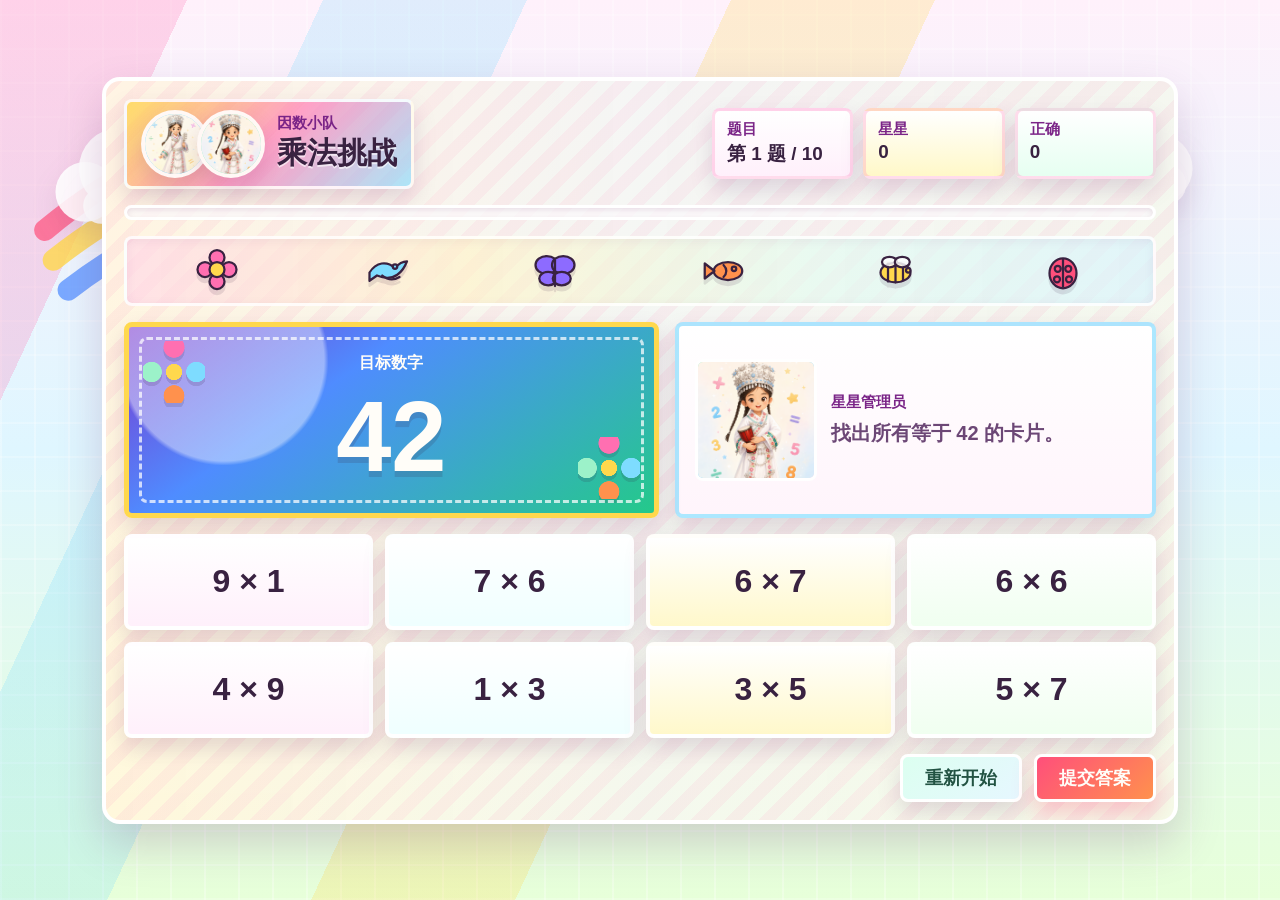
==== index.html @ 2600febc "feat: add multiplication factor game" ====
<!doctype html>
<html lang="zh-CN">
  <head>
    <meta charset="utf-8">
    <meta name="viewport" content="width=device-width, initial-scale=1, viewport-fit=cover">
    <meta name="theme-color" content="#136f63">
    <meta name="apple-mobile-web-app-capable" content="yes">
    <meta name="apple-mobile-web-app-title" content="因数小队">
    <meta name="apple-mobile-web-app-status-bar-style" content="black-translucent">
    <title>因数小队</title>
    <link rel="manifest" href="./manifest.webmanifest">
    <link rel="apple-touch-icon" href="./姐姐.png">
    <link rel="icon" href="./app-icon.svg" type="image/svg+xml">
    <link rel="stylesheet" href="./styles.css?v=3">
  </head>
  <body>
    <main class="app-shell" aria-label="因数小队乘法游戏">
      <div class="storybook-scene" aria-hidden="true">
        <svg class="scene-svg" viewBox="0 0 1200 720" focusable="false">
          <path class="rainbow-band band-1" d="M42 154 C190 30, 323 38, 474 156" />
          <path class="rainbow-band band-2" d="M50 182 C195 67, 322 75, 466 184" />
          <path class="rainbow-band band-3" d="M64 210 C202 104, 318 108, 452 212" />

          <g class="cloud cloud-left">
            <circle cx="80" cy="118" r="28" />
            <circle cx="112" cy="96" r="38" />
            <circle cx="154" cy="118" r="30" />
            <rect x="78" y="114" width="98" height="34" rx="17" />
          </g>
          <g class="cloud cloud-right">
            <circle cx="1000" cy="94" r="30" />
            <circle cx="1036" cy="72" r="42" />
            <circle cx="1086" cy="96" r="32" />
            <rect x="1000" y="92" width="112" height="38" rx="19" />
          </g>

          <g class="bird bird-one">
            <path d="M982 182 q24 -28 48 0" />
            <path d="M1030 182 q24 -28 48 0" />
          </g>
          <g class="bird bird-two">
            <path d="M900 230 q18 -20 36 0" />
            <path d="M936 230 q18 -20 36 0" />
          </g>

          <g class="flower flower-a">
            <path class="stem" d="M106 560 C116 496, 130 452, 166 410" />
            <circle class="petal petal-1" cx="166" cy="390" r="22" />
            <circle class="petal petal-2" cx="188" cy="414" r="22" />
            <circle class="petal petal-3" cx="158" cy="434" r="22" />
            <circle class="petal petal-4" cx="136" cy="406" r="22" />
            <circle class="flower-core" cx="162" cy="412" r="17" />
          </g>
          <g class="flower flower-b">
            <path class="stem" d="M1010 590 C996 520, 970 474, 926 434" />
            <circle class="petal petal-1" cx="926" cy="414" r="20" />
            <circle class="petal petal-2" cx="950" cy="436" r="20" />
            <circle class="petal petal-3" cx="920" cy="458" r="20" />
            <circle class="petal petal-4" cx="898" cy="430" r="20" />
            <circle class="flower-core" cx="924" cy="436" r="15" />
          </g>

          <g class="butterfly">
            <ellipse cx="258" cy="266" rx="28" ry="18" />
            <ellipse cx="308" cy="266" rx="28" ry="18" />
            <ellipse cx="268" cy="302" rx="21" ry="14" />
            <ellipse cx="298" cy="302" rx="21" ry="14" />
            <line x1="283" y1="262" x2="283" y2="318" />
          </g>

          <g class="bee">
            <ellipse cx="978" cy="326" rx="32" ry="20" />
            <path d="M958 310 V342 M976 307 V345 M994 312 V340" />
            <circle cx="1008" cy="320" r="6" />
            <ellipse class="wing" cx="970" cy="298" rx="15" ry="10" />
            <ellipse class="wing" cx="992" cy="298" rx="15" ry="10" />
          </g>

          <g class="pond">
            <path d="M840 614 C908 576, 1014 574, 1090 616 C1018 670, 910 670, 840 614Z" />
            <path d="M872 614 C922 594, 1008 594, 1058 616" />
          </g>
          <g class="fish">
            <ellipse cx="970" cy="624" rx="27" ry="14" />
            <path d="M942 624 l-25 -17 v34z" />
            <circle cx="982" cy="620" r="3" />
          </g>

          <g class="ladybug">
            <ellipse cx="224" cy="612" rx="30" ry="25" />
            <path d="M224 590 v44" />
            <circle cx="210" cy="604" r="5" />
            <circle cx="236" cy="604" r="5" />
            <circle cx="214" cy="624" r="5" />
            <circle cx="238" cy="624" r="5" />
          </g>
        </svg>
      </div>
      <section class="play-area" id="playArea">
        <header class="top-bar">
          <div class="team-badge" aria-label="因数小队角色">
            <figure class="avatar avatar-leader">
              <img src="./姐姐.png" alt="姐姐队长">
            </figure>
            <figure class="avatar avatar-helper">
              <img src="./妹妹.png" alt="星星管理员">
            </figure>
            <div>
              <p class="eyebrow">因数小队</p>
              <h1>乘法挑战</h1>
            </div>
          </div>

          <div class="status-strip" aria-label="练习进度">
            <div>
              <span class="status-label">题目</span>
              <strong id="roundText">第 1 题 / 10</strong>
            </div>
            <div>
              <span class="status-label">星星</span>
              <strong id="starText">0</strong>
            </div>
            <div>
              <span class="status-label">正确</span>
              <strong id="scoreText">0</strong>
            </div>
          </div>
        </header>

        <div class="progress-track" aria-hidden="true">
          <span id="progressFill"></span>
        </div>

        <div class="sticker-strip" aria-hidden="true">
          <svg class="sticker sticker-flower" viewBox="0 0 64 64" focusable="false">
            <circle cx="32" cy="14" r="10" />
            <circle cx="48" cy="30" r="10" />
            <circle cx="32" cy="46" r="10" />
            <circle cx="16" cy="30" r="10" />
            <circle class="sticker-core" cx="32" cy="30" r="10" />
          </svg>
          <svg class="sticker sticker-bird" viewBox="0 0 64 64" focusable="false">
            <path d="M10 34c9-14 23-16 34-6 5-6 10-9 16-9-3 8-7 14-13 18-7 5-17 5-27 1l-10 7z" />
            <circle cx="44" cy="26" r="3" />
            <path class="sticker-line" d="M27 38c7 6 15 7 23 2" />
          </svg>
          <svg class="sticker sticker-butterfly" viewBox="0 0 64 64" focusable="false">
            <ellipse cx="21" cy="24" rx="15" ry="12" />
            <ellipse cx="43" cy="24" rx="15" ry="12" />
            <ellipse cx="23" cy="42" rx="12" ry="9" />
            <ellipse cx="41" cy="42" rx="12" ry="9" />
            <path class="sticker-line" d="M32 18v34" />
          </svg>
          <svg class="sticker sticker-fish" viewBox="0 0 64 64" focusable="false">
            <ellipse cx="36" cy="32" rx="19" ry="12" />
            <path d="M18 32 5 22v20z" />
            <circle cx="44" cy="29" r="3" />
            <path class="sticker-line" d="M30 24c5 5 5 11 0 16" />
          </svg>
          <svg class="sticker sticker-bee" viewBox="0 0 64 64" focusable="false">
            <ellipse cx="34" cy="34" rx="20" ry="13" />
            <path class="sticker-line" d="M24 22v24M34 21v26M44 24v20" />
            <ellipse class="sticker-wing" cx="26" cy="20" rx="10" ry="7" />
            <ellipse class="sticker-wing" cx="43" cy="20" rx="10" ry="7" />
            <circle cx="51" cy="31" r="3" />
          </svg>
          <svg class="sticker sticker-bug" viewBox="0 0 64 64" focusable="false">
            <ellipse cx="32" cy="35" rx="18" ry="20" />
            <path class="sticker-line" d="M32 17v36" />
            <circle cx="25" cy="29" r="4" />
            <circle cx="39" cy="29" r="4" />
            <circle cx="24" cy="43" r="4" />
            <circle cx="40" cy="43" r="4" />
          </svg>
        </div>

        <section class="challenge-zone" aria-labelledby="targetLabel">
          <div class="target-panel">
            <span class="corner-flower corner-flower-one" aria-hidden="true"></span>
            <span class="corner-flower corner-flower-two" aria-hidden="true"></span>
            <p id="targetLabel">目标数字</p>
            <strong id="targetNumber">36</strong>
          </div>

          <div class="companion-panel">
            <img src="./妹妹.png" alt="" aria-hidden="true">
            <div>
              <p class="companion-role">星星管理员</p>
              <p id="feedbackText" aria-live="polite">找出所有正确卡片。</p>
            </div>
          </div>
        </section>

        <section class="cards-zone" aria-label="乘法卡片">
          <div class="factor-grid" id="cardGrid"></div>
        </section>

        <footer class="action-bar">
          <button class="ghost-button" type="button" id="restartButton">重新开始</button>
          <button class="primary-button" type="button" id="submitButton">提交答案</button>
          <button class="primary-button hidden" type="button" id="nextButton">下一题</button>
        </footer>
      </section>

      <section class="result-screen hidden" id="resultScreen" aria-labelledby="resultTitle">
        <div class="result-garland" aria-hidden="true">
          <span></span><span></span><span></span><span></span><span></span>
        </div>
        <div class="celebration">
          <img src="./姐姐.png" alt="姐姐队长">
          <img src="./妹妹.png" alt="星星管理员">
        </div>
        <p class="eyebrow">本轮完成</p>
        <h2 id="resultTitle">10 题练习结束</h2>
        <p class="result-score" id="resultScore">正确 0 题，正确率 0%</p>
        <p class="result-detail" id="resultDetail">继续练习会优先复习错题数字。</p>
        <div class="wrong-list" id="wrongList" aria-label="本轮错题数字"></div>
        <div class="result-actions">
          <button class="primary-button" type="button" id="againButton">再练 10 题</button>
        </div>
      </section>
    </main>

    <script src="./app.js?v=3" defer></script>
  </body>
</html>
---- styles.css ----
:root {
  color-scheme: light;
  --ink: #392241;
  --muted: #6c4776;
  --surface: #fff8f5;
  --cream: #fff3c8;
  --pink: #ff6fb1;
  --rose: #ff4f7b;
  --orange: #ff914d;
  --lemon: #ffd84d;
  --leaf: #42b86f;
  --mint: #9cf2c9;
  --sky: #7edcff;
  --blue: #4f8cff;
  --violet: #8d6bff;
  --right: #20a66a;
  --wrong: #df3f5d;
  --shadow: 0 20px 44px rgba(116, 56, 119, 0.22);
  --small-shadow: 0 10px 22px rgba(116, 56, 119, 0.18);
}

* {
  box-sizing: border-box;
}

html {
  min-height: 100%;
  background: #ffe8f5;
}

body {
  min-height: 100%;
  margin: 0;
  overflow-x: hidden;
  color: var(--ink);
  font-family: "Hannotate SC", "Marker Felt", "Kaiti SC", "Yuanti SC", "PingFang SC", sans-serif;
  letter-spacing: 0;
  background:
    linear-gradient(115deg, rgba(255, 111, 177, 0.24) 0 11%, transparent 11% 19%, rgba(126, 220, 255, 0.24) 19% 31%, transparent 31% 43%, rgba(255, 216, 77, 0.24) 43% 55%, transparent 55% 100%),
    repeating-linear-gradient(90deg, rgba(255, 255, 255, 0.28) 0 2px, transparent 2px 34px),
    repeating-linear-gradient(0deg, rgba(255, 255, 255, 0.22) 0 2px, transparent 2px 34px),
    linear-gradient(180deg, #fff1fb 0%, #dff6ff 50%, #e7ffd9 100%);
}

button {
  min-height: 48px;
  border: 0;
  border-radius: 8px;
  font: inherit;
  cursor: pointer;
  -webkit-tap-highlight-color: transparent;
}

button:focus-visible {
  outline: 4px solid rgba(79, 140, 255, 0.42);
  outline-offset: 3px;
}

.app-shell {
  position: relative;
  width: min(1120px, 100%);
  min-height: 100dvh;
  margin: 0 auto;
  padding: 22px;
  display: grid;
  align-items: center;
  isolation: isolate;
}

.storybook-scene {
  position: fixed;
  inset: 0;
  z-index: 0;
  pointer-events: none;
  overflow: hidden;
}

.scene-svg {
  width: 100%;
  height: 100%;
  min-width: 1060px;
  display: block;
}

.rainbow-band {
  fill: none;
  stroke-linecap: round;
  stroke-width: 20;
}

.band-1 {
  stroke: rgba(255, 79, 123, 0.7);
}

.band-2 {
  stroke: rgba(255, 216, 77, 0.8);
}

.band-3 {
  stroke: rgba(79, 140, 255, 0.72);
}

.cloud {
  fill: rgba(255, 255, 255, 0.88);
  filter: drop-shadow(0 12px 12px rgba(116, 56, 119, 0.12));
}

.bird {
  fill: none;
  stroke: #7a39cf;
  stroke-linecap: round;
  stroke-width: 8;
}

.bird-one {
  animation: floaty 5.6s ease-in-out infinite;
}

.bird-two {
  animation: floaty 6.4s ease-in-out infinite reverse;
}

.flower .stem {
  fill: none;
  stroke: #2a9e62;
  stroke-linecap: round;
  stroke-width: 12;
}

.flower-a .petal-1,
.flower-b .petal-3 {
  fill: #ff6fb1;
}

.flower-a .petal-2,
.flower-b .petal-4 {
  fill: #ff914d;
}

.flower-a .petal-3,
.flower-b .petal-1 {
  fill: #8d6bff;
}

.flower-a .petal-4,
.flower-b .petal-2 {
  fill: #7edcff;
}

.flower-core {
  fill: #ffd84d;
  stroke: #fff8f5;
  stroke-width: 6;
}

.butterfly {
  fill: rgba(255, 111, 177, 0.78);
  stroke: #7a39cf;
  stroke-linecap: round;
  stroke-width: 5;
  animation: flutter 4.8s ease-in-out infinite;
}

.bee {
  fill: #ffd84d;
  stroke: #392241;
  stroke-linecap: round;
  stroke-width: 5;
  animation: buzz 3.8s ease-in-out infinite;
}

.bee .wing {
  fill: rgba(255, 255, 255, 0.76);
  stroke: #7edcff;
}

.pond {
  fill: rgba(126, 220, 255, 0.62);
  stroke: rgba(79, 140, 255, 0.55);
  stroke-width: 7;
}

.fish {
  fill: #ff914d;
  stroke: #fff8f5;
  stroke-linejoin: round;
  stroke-width: 5;
  animation: swim 4.5s ease-in-out infinite;
}

.ladybug {
  fill: #ff4f7b;
  stroke: #392241;
  stroke-linecap: round;
  stroke-width: 5;
  animation: wiggle 5.2s ease-in-out infinite;
}

.ladybug circle {
  fill: #392241;
}

.play-area,
.result-screen {
  position: relative;
  z-index: 1;
  width: 100%;
  border: 4px solid #fff;
  border-radius: 18px;
  background:
    linear-gradient(180deg, rgba(255, 248, 245, 0.96), rgba(255, 252, 236, 0.96)),
    var(--surface);
  box-shadow: var(--shadow);
  overflow: hidden;
}

.play-area::before,
.result-screen::before {
  content: "";
  position: absolute;
  inset: 0;
  pointer-events: none;
  background:
    repeating-linear-gradient(135deg, rgba(255, 111, 177, 0.14) 0 12px, transparent 12px 24px),
    linear-gradient(90deg, rgba(255, 216, 77, 0.18), rgba(126, 220, 255, 0.14), rgba(156, 242, 201, 0.18));
  opacity: 0.58;
}

.play-area > *,
.result-screen > * {
  position: relative;
  z-index: 1;
}

.play-area {
  padding: 18px;
  display: grid;
  gap: 16px;
}

.top-bar {
  display: flex;
  align-items: center;
  justify-content: space-between;
  gap: 16px;
}

.team-badge {
  display: flex;
  align-items: center;
  gap: 12px;
  min-width: 0;
  padding: 8px 14px;
  border: 3px solid rgba(255, 255, 255, 0.86);
  border-radius: 8px;
  background: linear-gradient(135deg, rgba(255, 216, 77, 0.8), rgba(255, 111, 177, 0.62), rgba(126, 220, 255, 0.62));
  box-shadow: var(--small-shadow);
}

.avatar {
  width: 68px;
  aspect-ratio: 1;
  margin: 0;
  border-radius: 50%;
  overflow: hidden;
  border: 4px solid var(--surface);
  box-shadow: var(--small-shadow);
  background: var(--sky);
  flex: 0 0 auto;
}

.avatar-helper {
  margin-left: -24px;
  background: var(--mint);
}

.avatar img {
  width: 100%;
  height: 100%;
  object-fit: cover;
  object-position: 50% 18%;
  display: block;
}

.eyebrow,
.status-label,
.companion-role {
  margin: 0;
  color: #7a2487;
  font-size: 0.92rem;
  font-weight: 900;
}

h1,
h2 {
  margin: 0;
  font-weight: 900;
  text-shadow: 0 2px 0 rgba(255, 255, 255, 0.62);
}

h1 {
  font-size: 1.9rem;
}

h2 {
  font-size: 2.1rem;
}

.status-strip {
  display: grid;
  grid-template-columns: repeat(3, minmax(86px, 1fr));
  gap: 10px;
  width: min(444px, 100%);
}

.status-strip > div {
  min-height: 66px;
  padding: 9px 12px;
  border-radius: 8px;
  background: #fff;
  border: 3px solid rgba(255, 111, 177, 0.24);
  box-shadow: var(--small-shadow);
}

.status-strip > div:nth-child(1) {
  background: linear-gradient(180deg, #fff, #fff0fb);
}

.status-strip > div:nth-child(2) {
  background: linear-gradient(180deg, #fff, #fff8c8);
}

.status-strip > div:nth-child(3) {
  background: linear-gradient(180deg, #fff, #e6fff1);
}

.status-strip strong {
  display: block;
  margin-top: 2px;
  font-size: 1.18rem;
}

.progress-track {
  height: 15px;
  border-radius: 999px;
  background: rgba(255, 255, 255, 0.72);
  border: 3px solid rgba(255, 255, 255, 0.85);
  overflow: hidden;
  box-shadow: inset 0 2px 6px rgba(116, 56, 119, 0.16);
}

.progress-track span {
  display: block;
  width: 0%;
  height: 100%;
  border-radius: inherit;
  background: linear-gradient(90deg, var(--leaf), var(--lemon), var(--orange), var(--pink), var(--violet), var(--sky));
  transition: width 240ms ease;
}

.sticker-strip {
  display: grid;
  grid-template-columns: repeat(6, minmax(0, 1fr));
  gap: 10px;
  padding: 8px 10px;
  border: 3px solid rgba(255, 255, 255, 0.82);
  border-radius: 8px;
  background:
    linear-gradient(90deg, rgba(255, 111, 177, 0.18), rgba(255, 216, 77, 0.2), rgba(156, 242, 201, 0.18), rgba(126, 220, 255, 0.2)),
    rgba(255, 255, 255, 0.52);
  box-shadow: inset 0 2px 10px rgba(116, 56, 119, 0.08);
}

.sticker {
  width: 48px;
  height: 48px;
  justify-self: center;
  filter: drop-shadow(0 5px 0 rgba(57, 34, 65, 0.12));
  stroke: #392241;
  stroke-linecap: round;
  stroke-linejoin: round;
  stroke-width: 3;
}

.sticker-flower {
  fill: #ff6fb1;
}

.sticker-flower .sticker-core {
  fill: #ffd84d;
}

.sticker-bird {
  fill: #7edcff;
}

.sticker-butterfly {
  fill: #8d6bff;
}

.sticker-fish {
  fill: #ff914d;
}

.sticker-bee {
  fill: #ffd84d;
}

.sticker-bug {
  fill: #ff4f7b;
}

.sticker-line {
  fill: none;
}

.sticker-wing {
  fill: rgba(255, 255, 255, 0.82);
}

.challenge-zone {
  display: grid;
  grid-template-columns: minmax(240px, 1fr) minmax(270px, 0.9fr);
  gap: 16px;
  align-items: stretch;
}

.target-panel {
  position: relative;
  min-height: 196px;
  padding: 20px;
  border-radius: 8px;
  background:
    radial-gradient(circle at 18% 18%, rgba(255, 255, 255, 0.42) 0 22%, transparent 23%),
    linear-gradient(145deg, #7a39cf 0%, #4f8cff 36%, #24c98a 100%);
  color: #fffdf8;
  display: grid;
  place-items: center;
  text-align: center;
  border: 5px solid #ffd84d;
  box-shadow: var(--small-shadow);
  overflow: hidden;
}

.target-panel::after {
  content: "";
  position: absolute;
  inset: 10px;
  border: 3px dashed rgba(255, 255, 255, 0.72);
  border-radius: 8px;
  pointer-events: none;
}

.corner-flower {
  position: absolute;
  width: 62px;
  aspect-ratio: 1;
  background:
    radial-gradient(circle, #ffd84d 0 18%, transparent 19%),
    radial-gradient(circle at 50% 10%, #ff6fb1 0 16%, transparent 17%),
    radial-gradient(circle at 86% 50%, #7edcff 0 16%, transparent 17%),
    radial-gradient(circle at 50% 88%, #ff914d 0 16%, transparent 17%),
    radial-gradient(circle at 14% 50%, #9cf2c9 0 16%, transparent 17%);
  filter: drop-shadow(0 4px 0 rgba(57, 34, 65, 0.15));
  animation: spinflower 9s linear infinite;
}

.corner-flower-one {
  top: 14px;
  left: 14px;
}

.corner-flower-two {
  right: 14px;
  bottom: 14px;
  animation-direction: reverse;
}

.target-panel p {
  margin: 0;
  font-size: 1rem;
  font-weight: 900;
}

.target-panel strong {
  display: block;
  line-height: 1;
  font-family: "Arial Rounded MT Bold", "Marker Felt", "Yuanti SC", sans-serif;
  font-size: 6.2rem;
  text-shadow: 0 6px 0 rgba(57, 34, 65, 0.16);
}

.companion-panel {
  min-height: 196px;
  display: grid;
  grid-template-columns: 122px 1fr;
  align-items: center;
  gap: 14px;
  padding: 16px;
  border-radius: 8px;
  background:
    linear-gradient(180deg, rgba(255, 255, 255, 0.94), rgba(255, 244, 251, 0.94)),
    #fff;
  border: 4px solid rgba(126, 220, 255, 0.64);
  box-shadow: var(--small-shadow);
}

.companion-panel img {
  width: 122px;
  aspect-ratio: 1;
  border-radius: 8px;
  object-fit: cover;
  object-position: 50% 16%;
  background: linear-gradient(135deg, var(--mint), var(--sky), #ffe1f1);
  border: 3px solid #fff;
  display: block;
}

#feedbackText {
  margin: 8px 0 0;
  color: var(--muted);
  font-size: 1.25rem;
  line-height: 1.35;
  font-weight: 900;
}

.factor-grid {
  display: grid;
  grid-template-columns: repeat(4, minmax(0, 1fr));
  gap: 12px;
}

.factor-card {
  min-height: 96px;
  padding: 12px;
  border: 4px solid rgba(255, 255, 255, 0.9);
  border-radius: 8px;
  background:
    linear-gradient(180deg, rgba(255, 255, 255, 0.94), rgba(255, 247, 255, 0.94)),
    #fff;
  color: var(--ink);
  font-family: "Arial Rounded MT Bold", "Marker Felt", "Yuanti SC", sans-serif;
  font-size: 2rem;
  font-weight: 900;
  box-shadow: var(--small-shadow);
  transition: transform 140ms ease, border-color 140ms ease, background 140ms ease, box-shadow 140ms ease;
}

.factor-card:nth-child(4n + 1) {
  background: linear-gradient(180deg, #fff, #fff0fb);
}

.factor-card:nth-child(4n + 2) {
  background: linear-gradient(180deg, #fff, #efffff);
}

.factor-card:nth-child(4n + 3) {
  background: linear-gradient(180deg, #fff, #fff8cb);
}

.factor-card:nth-child(4n) {
  background: linear-gradient(180deg, #fff, #f0fff0);
}

.factor-card:hover {
  transform: translateY(-3px) rotate(-0.6deg);
  box-shadow: 0 14px 28px rgba(116, 56, 119, 0.24);
}

.factor-card.is-selected {
  border-color: var(--pink);
  background: linear-gradient(180deg, #fff2fb, #ffe2f0);
}

.factor-card.is-correct {
  border-color: var(--right);
  background: linear-gradient(180deg, #effff5, #c9ffd9);
}

.factor-card.is-wrong {
  border-color: var(--wrong);
  background: linear-gradient(180deg, #fff0f3, #ffd6df);
}

.factor-card:disabled {
  cursor: default;
}

.factor-card:disabled:hover {
  transform: none;
}

.action-bar,
.result-actions {
  display: flex;
  justify-content: flex-end;
  gap: 12px;
  flex-wrap: wrap;
}

.primary-button,
.ghost-button {
  padding: 0 22px;
  font-size: 1.1rem;
  font-weight: 900;
  border: 3px solid #fff;
}

.primary-button {
  color: #fffdf8;
  background: linear-gradient(135deg, var(--rose), var(--orange));
  box-shadow: 0 12px 22px rgba(255, 79, 123, 0.28);
}

.ghost-button {
  color: #225343;
  background: linear-gradient(135deg, #dcfff0, #e6f7ff);
  box-shadow: var(--small-shadow);
}

.result-screen {
  padding: 32px 22px;
  text-align: center;
}

.result-garland {
  display: flex;
  justify-content: center;
  gap: 10px;
  margin: 0 auto 10px;
}

.result-garland span {
  width: 32px;
  height: 32px;
  border-radius: 50% 50% 8px 50%;
  transform: rotate(45deg);
  background: var(--pink);
  border: 3px solid #fff;
  box-shadow: var(--small-shadow);
}

.result-garland span:nth-child(2) {
  background: var(--lemon);
}

.result-garland span:nth-child(3) {
  background: var(--sky);
}

.result-garland span:nth-child(4) {
  background: var(--leaf);
}

.result-garland span:nth-child(5) {
  background: var(--violet);
}

.celebration {
  display: flex;
  justify-content: center;
  margin-bottom: 12px;
}

.celebration img {
  width: 112px;
  aspect-ratio: 1;
  border-radius: 8px;
  object-fit: cover;
  object-position: 50% 16%;
  border: 4px solid var(--surface);
  box-shadow: var(--small-shadow);
  background: var(--sky);
}

.celebration img + img {
  margin-left: -24px;
  background: var(--mint);
}

.result-score {
  margin: 14px auto 0;
  font-size: 1.5rem;
  font-weight: 900;
}

.result-detail {
  margin: 8px auto 0;
  max-width: 620px;
  color: var(--muted);
  font-size: 1.1rem;
  line-height: 1.45;
  font-weight: 800;
}

.wrong-list {
  min-height: 42px;
  margin: 18px auto;
  display: flex;
  justify-content: center;
  gap: 8px;
  flex-wrap: wrap;
}

.wrong-chip {
  min-width: 48px;
  padding: 8px 13px;
  border-radius: 8px;
  background: linear-gradient(135deg, #fff6cc, #ffe0ec);
  color: #7a2487;
  border: 3px solid rgba(255, 255, 255, 0.9);
  box-shadow: var(--small-shadow);
  font-weight: 900;
}

.hidden {
  display: none !important;
}

@keyframes floaty {
  0%,
  100% {
    transform: translateY(0);
  }
  50% {
    transform: translateY(-16px);
  }
}

@keyframes flutter {
  0%,
  100% {
    transform: translate(0, 0) rotate(0deg);
  }
  50% {
    transform: translate(22px, -18px) rotate(5deg);
  }
}

@keyframes buzz {
  0%,
  100% {
    transform: translate(0, 0);
  }
  50% {
    transform: translate(-18px, 10px);
  }
}

@keyframes swim {
  0%,
  100% {
    transform: translateX(0);
  }
  50% {
    transform: translateX(-34px);
  }
}

@keyframes wiggle {
  0%,
  100% {
    transform: rotate(0deg);
  }
  50% {
    transform: rotate(-4deg);
  }
}

@keyframes spinflower {
  to {
    transform: rotate(360deg);
  }
}

@media (max-width: 860px) {
  .app-shell {
    padding: 10px;
    align-items: start;
  }

  .play-area {
    padding: 12px;
  }

  .scene-svg {
    min-width: 860px;
    transform: translateX(-110px);
  }

  .top-bar,
  .challenge-zone {
    grid-template-columns: 1fr;
  }

  .top-bar {
    display: grid;
  }

  .status-strip {
    width: 100%;
  }

  .challenge-zone {
    display: grid;
  }

  .factor-grid {
    grid-template-columns: repeat(2, minmax(0, 1fr));
  }

  .sticker-strip {
    grid-template-columns: repeat(3, minmax(0, 1fr));
  }

  .factor-card {
    min-height: 84px;
    font-size: 1.7rem;
  }

  .target-panel {
    min-height: 150px;
  }

  .target-panel strong {
    font-size: 4.5rem;
  }
}

@media (max-width: 520px) {
  .status-strip {
    grid-template-columns: 1fr 1fr;
  }

  .status-strip > div:first-child {
    grid-column: 1 / -1;
  }

  .team-badge {
    padding: 8px;
  }

  .avatar {
    width: 56px;
  }

  h1 {
    font-size: 1.45rem;
  }

  .companion-panel {
    grid-template-columns: 88px 1fr;
  }

  .companion-panel img {
    width: 88px;
  }

  .corner-flower {
    width: 46px;
  }

  .action-bar,
  .result-actions {
    justify-content: stretch;
  }

  .primary-button,
  .ghost-button {
    flex: 1 1 140px;
  }
}

@media (prefers-reduced-motion: reduce) {
  *,
  *::before,
  *::after {
    animation-duration: 0.001ms !important;
    animation-iteration-count: 1 !important;
    transition-duration: 0.001ms !important;
  }
}
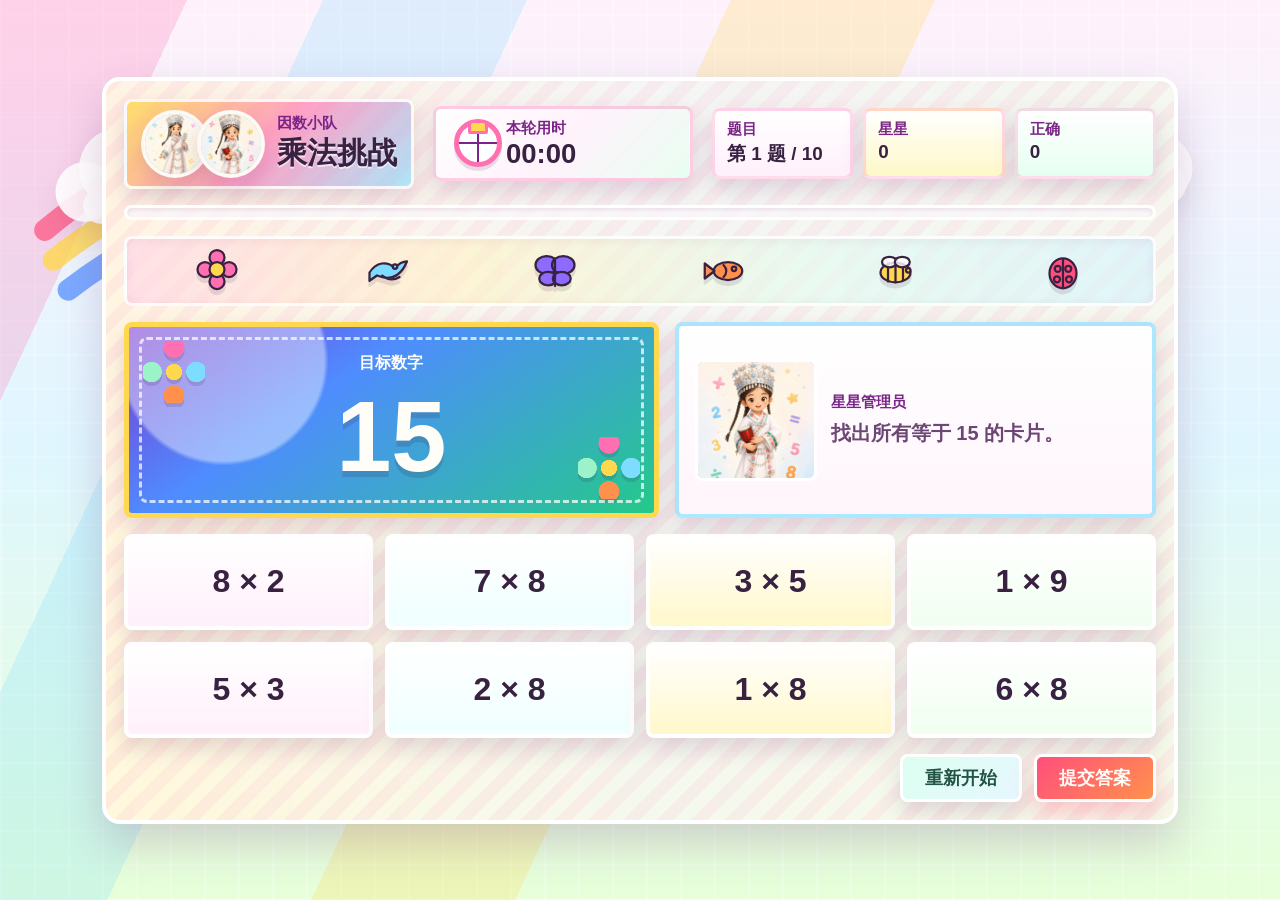
==== commit 77c0adea: "feat: add timed mastery flow" ====
--- a/index.html
+++ b/index.html
@@ -3,7 +3,7 @@
   <head>
     <meta charset="utf-8">
     <meta name="viewport" content="width=device-width, initial-scale=1, viewport-fit=cover">
-    <meta name="theme-color" content="#136f63">
+    <meta name="theme-color" content="#ff6fb1">
     <meta name="apple-mobile-web-app-capable" content="yes">
     <meta name="apple-mobile-web-app-title" content="因数小队">
     <meta name="apple-mobile-web-app-status-bar-style" content="black-translucent">
@@ -11,7 +11,7 @@
     <link rel="manifest" href="./manifest.webmanifest">
     <link rel="apple-touch-icon" href="./姐姐.png">
     <link rel="icon" href="./app-icon.svg" type="image/svg+xml">
-    <link rel="stylesheet" href="./styles.css?v=3">
+    <link rel="stylesheet" href="./styles.css?v=4">
   </head>
   <body>
     <main class="app-shell" aria-label="因数小队乘法游戏">
@@ -111,6 +111,11 @@
             </div>
           </div>
 
+          <div class="timer-panel" aria-label="本轮计时">
+            <span class="timer-label">本轮用时</span>
+            <strong id="timerText">00:00</strong>
+          </div>
+
           <div class="status-strip" aria-label="练习进度">
             <div>
               <span class="status-label">题目</span>
@@ -213,6 +218,7 @@
         <p class="eyebrow">本轮完成</p>
         <h2 id="resultTitle">10 题练习结束</h2>
         <p class="result-score" id="resultScore">正确 0 题，正确率 0%</p>
+        <p class="result-time" id="resultTime">总用时 00:00</p>
         <p class="result-detail" id="resultDetail">继续练习会优先复习错题数字。</p>
         <div class="wrong-list" id="wrongList" aria-label="本轮错题数字"></div>
         <div class="result-actions">
@@ -221,6 +227,6 @@
       </section>
     </main>
 
-    <script src="./app.js?v=3" defer></script>
+    <script src="./app.js?v=4" defer></script>
   </body>
 </html>
--- a/styles.css
+++ b/styles.css
@@ -239,9 +239,9 @@
 }
 
 .top-bar {
-  display: flex;
+  display: grid;
+  grid-template-columns: minmax(260px, auto) minmax(170px, 1fr) minmax(330px, 444px);
   align-items: center;
-  justify-content: space-between;
   gap: 16px;
 }
 
@@ -249,6 +249,7 @@
   display: flex;
   align-items: center;
   gap: 12px;
+  justify-self: start;
   min-width: 0;
   padding: 8px 14px;
   border: 3px solid rgba(255, 255, 255, 0.86);
@@ -306,9 +307,70 @@
   font-size: 2.1rem;
 }
 
+.timer-panel {
+  position: relative;
+  justify-self: center;
+  width: min(260px, 100%);
+  min-height: 72px;
+  padding: 10px 16px 10px 70px;
+  border-radius: 8px;
+  border: 3px solid rgba(255, 111, 177, 0.34);
+  background:
+    radial-gradient(circle at 20% 50%, rgba(255, 255, 255, 0.9) 0 19px, transparent 20px),
+    linear-gradient(135deg, rgba(255, 255, 255, 0.94), rgba(255, 242, 252, 0.94), rgba(230, 255, 241, 0.9));
+  box-shadow: var(--small-shadow);
+  overflow: hidden;
+}
+
+.timer-panel::before {
+  content: "";
+  position: absolute;
+  left: 18px;
+  top: 50%;
+  width: 38px;
+  aspect-ratio: 1;
+  border-radius: 50%;
+  border: 5px solid var(--pink);
+  background:
+    linear-gradient(90deg, transparent 47%, #7a2487 48% 52%, transparent 53%),
+    linear-gradient(0deg, transparent 47%, #7a2487 48% 52%, transparent 53%),
+    #fff;
+  transform: translateY(-50%);
+  box-shadow: 0 4px 0 rgba(57, 34, 65, 0.13);
+}
+
+.timer-panel::after {
+  content: "";
+  position: absolute;
+  left: 32px;
+  top: 11px;
+  width: 14px;
+  height: 8px;
+  border-radius: 5px 5px 2px 2px;
+  background: var(--lemon);
+  border: 3px solid var(--pink);
+}
+
+.timer-label {
+  display: block;
+  color: #7a2487;
+  font-size: 0.92rem;
+  font-weight: 900;
+}
+
+.timer-panel strong {
+  display: block;
+  margin-top: 2px;
+  font-family: "Arial Rounded MT Bold", "Marker Felt", "Yuanti SC", sans-serif;
+  font-size: 1.72rem;
+  line-height: 1;
+  color: var(--ink);
+}
+
 .status-strip {
   display: grid;
   grid-template-columns: repeat(3, minmax(86px, 1fr));
+  justify-self: end;
   gap: 10px;
   width: min(444px, 100%);
 }
@@ -684,6 +746,19 @@
   font-weight: 900;
 }
 
+.result-time {
+  margin: 8px auto 0;
+  width: fit-content;
+  padding: 8px 16px;
+  border-radius: 8px;
+  color: #7a2487;
+  background: linear-gradient(135deg, #fff6cc, #ffe0ec);
+  border: 3px solid rgba(255, 255, 255, 0.9);
+  box-shadow: var(--small-shadow);
+  font-size: 1.2rem;
+  font-weight: 900;
+}
+
 .result-detail {
   margin: 8px auto 0;
   max-width: 620px;
@@ -793,11 +868,10 @@
     grid-template-columns: 1fr;
   }
 
-  .top-bar {
-    display: grid;
-  }
-
+  .timer-panel,
+  .team-badge,
   .status-strip {
+    justify-self: stretch;
     width: 100%;
   }
 
@@ -830,6 +904,11 @@
 @media (max-width: 520px) {
   .status-strip {
     grid-template-columns: 1fr 1fr;
+  }
+
+  .timer-panel {
+    min-height: 64px;
+    padding-left: 64px;
   }
 
   .status-strip > div:first-child {
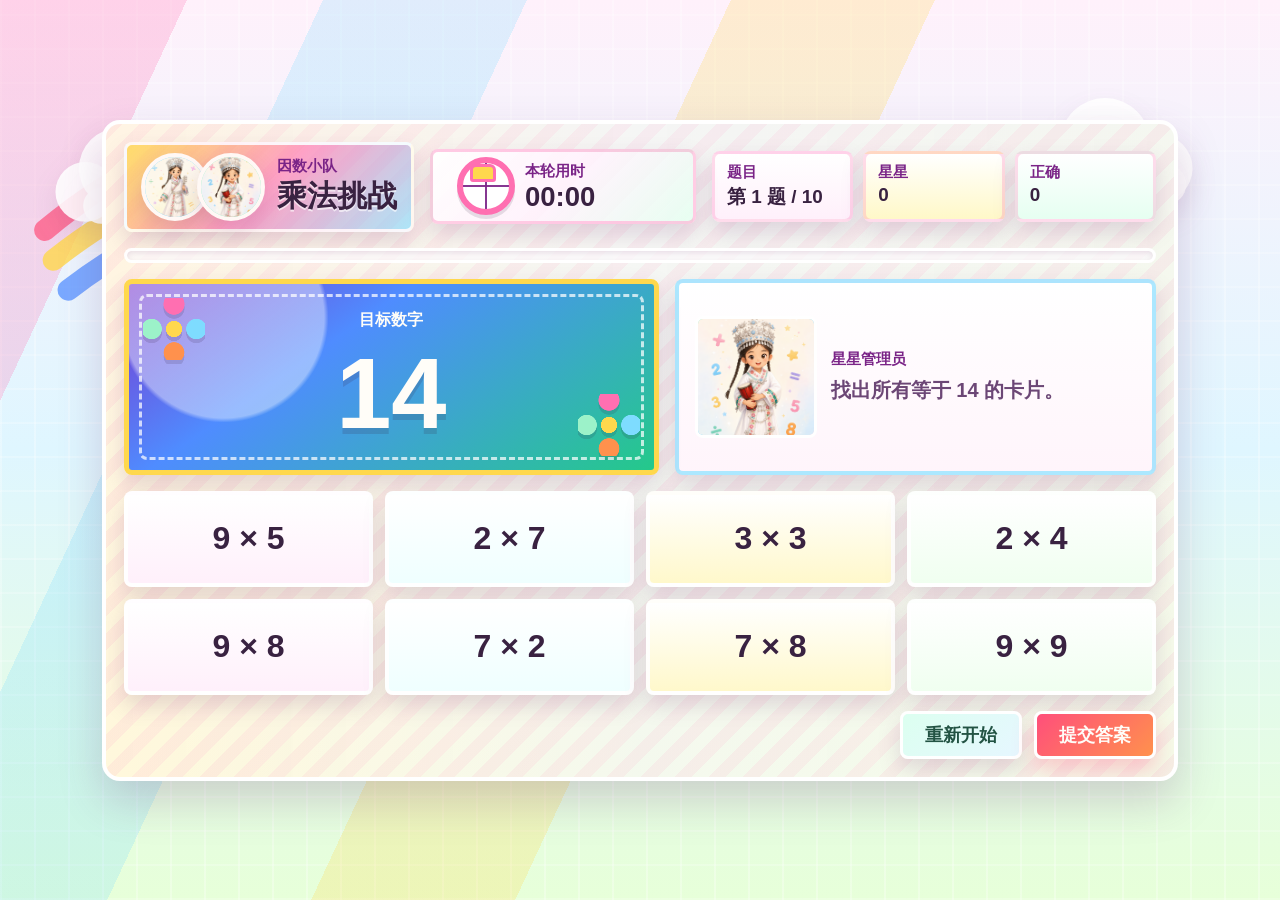
==== commit 40ff6005: "fix: refine timer layout" ====
--- a/index.html
+++ b/index.html
@@ -11,7 +11,7 @@
     <link rel="manifest" href="./manifest.webmanifest">
     <link rel="apple-touch-icon" href="./姐姐.png">
     <link rel="icon" href="./app-icon.svg" type="image/svg+xml">
-    <link rel="stylesheet" href="./styles.css?v=4">
+    <link rel="stylesheet" href="./styles.css?v=5">
   </head>
   <body>
     <main class="app-shell" aria-label="因数小队乘法游戏">
@@ -136,49 +136,6 @@
           <span id="progressFill"></span>
         </div>
 
-        <div class="sticker-strip" aria-hidden="true">
-          <svg class="sticker sticker-flower" viewBox="0 0 64 64" focusable="false">
-            <circle cx="32" cy="14" r="10" />
-            <circle cx="48" cy="30" r="10" />
-            <circle cx="32" cy="46" r="10" />
-            <circle cx="16" cy="30" r="10" />
-            <circle class="sticker-core" cx="32" cy="30" r="10" />
-          </svg>
-          <svg class="sticker sticker-bird" viewBox="0 0 64 64" focusable="false">
-            <path d="M10 34c9-14 23-16 34-6 5-6 10-9 16-9-3 8-7 14-13 18-7 5-17 5-27 1l-10 7z" />
-            <circle cx="44" cy="26" r="3" />
-            <path class="sticker-line" d="M27 38c7 6 15 7 23 2" />
-          </svg>
-          <svg class="sticker sticker-butterfly" viewBox="0 0 64 64" focusable="false">
-            <ellipse cx="21" cy="24" rx="15" ry="12" />
-            <ellipse cx="43" cy="24" rx="15" ry="12" />
-            <ellipse cx="23" cy="42" rx="12" ry="9" />
-            <ellipse cx="41" cy="42" rx="12" ry="9" />
-            <path class="sticker-line" d="M32 18v34" />
-          </svg>
-          <svg class="sticker sticker-fish" viewBox="0 0 64 64" focusable="false">
-            <ellipse cx="36" cy="32" rx="19" ry="12" />
-            <path d="M18 32 5 22v20z" />
-            <circle cx="44" cy="29" r="3" />
-            <path class="sticker-line" d="M30 24c5 5 5 11 0 16" />
-          </svg>
-          <svg class="sticker sticker-bee" viewBox="0 0 64 64" focusable="false">
-            <ellipse cx="34" cy="34" rx="20" ry="13" />
-            <path class="sticker-line" d="M24 22v24M34 21v26M44 24v20" />
-            <ellipse class="sticker-wing" cx="26" cy="20" rx="10" ry="7" />
-            <ellipse class="sticker-wing" cx="43" cy="20" rx="10" ry="7" />
-            <circle cx="51" cy="31" r="3" />
-          </svg>
-          <svg class="sticker sticker-bug" viewBox="0 0 64 64" focusable="false">
-            <ellipse cx="32" cy="35" rx="18" ry="20" />
-            <path class="sticker-line" d="M32 17v36" />
-            <circle cx="25" cy="29" r="4" />
-            <circle cx="39" cy="29" r="4" />
-            <circle cx="24" cy="43" r="4" />
-            <circle cx="40" cy="43" r="4" />
-          </svg>
-        </div>
-
         <section class="challenge-zone" aria-labelledby="targetLabel">
           <div class="target-panel">
             <span class="corner-flower corner-flower-one" aria-hidden="true"></span>
--- a/styles.css
+++ b/styles.css
@@ -310,9 +310,9 @@
 .timer-panel {
   position: relative;
   justify-self: center;
-  width: min(260px, 100%);
+  width: min(292px, 100%);
   min-height: 72px;
-  padding: 10px 16px 10px 70px;
+  padding: 10px 18px 10px 92px;
   border-radius: 8px;
   border: 3px solid rgba(255, 111, 177, 0.34);
   background:
@@ -325,15 +325,15 @@
 .timer-panel::before {
   content: "";
   position: absolute;
-  left: 18px;
+  left: 24px;
   top: 50%;
-  width: 38px;
+  width: 46px;
   aspect-ratio: 1;
   border-radius: 50%;
-  border: 5px solid var(--pink);
+  border: 6px solid var(--pink);
   background:
-    linear-gradient(90deg, transparent 47%, #7a2487 48% 52%, transparent 53%),
-    linear-gradient(0deg, transparent 47%, #7a2487 48% 52%, transparent 53%),
+    linear-gradient(90deg, transparent 48%, #7a2487 49% 51%, transparent 52%),
+    linear-gradient(0deg, transparent 48%, #7a2487 49% 51%, transparent 52%),
     #fff;
   transform: translateY(-50%);
   box-shadow: 0 4px 0 rgba(57, 34, 65, 0.13);
@@ -342,11 +342,11 @@
 .timer-panel::after {
   content: "";
   position: absolute;
-  left: 32px;
-  top: 11px;
-  width: 14px;
-  height: 8px;
-  border-radius: 5px 5px 2px 2px;
+  left: 37px;
+  top: 12px;
+  width: 20px;
+  height: 12px;
+  border-radius: 6px 6px 3px 3px;
   background: var(--lemon);
   border: 3px solid var(--pink);
 }
@@ -418,66 +418,6 @@
   border-radius: inherit;
   background: linear-gradient(90deg, var(--leaf), var(--lemon), var(--orange), var(--pink), var(--violet), var(--sky));
   transition: width 240ms ease;
-}
-
-.sticker-strip {
-  display: grid;
-  grid-template-columns: repeat(6, minmax(0, 1fr));
-  gap: 10px;
-  padding: 8px 10px;
-  border: 3px solid rgba(255, 255, 255, 0.82);
-  border-radius: 8px;
-  background:
-    linear-gradient(90deg, rgba(255, 111, 177, 0.18), rgba(255, 216, 77, 0.2), rgba(156, 242, 201, 0.18), rgba(126, 220, 255, 0.2)),
-    rgba(255, 255, 255, 0.52);
-  box-shadow: inset 0 2px 10px rgba(116, 56, 119, 0.08);
-}
-
-.sticker {
-  width: 48px;
-  height: 48px;
-  justify-self: center;
-  filter: drop-shadow(0 5px 0 rgba(57, 34, 65, 0.12));
-  stroke: #392241;
-  stroke-linecap: round;
-  stroke-linejoin: round;
-  stroke-width: 3;
-}
-
-.sticker-flower {
-  fill: #ff6fb1;
-}
-
-.sticker-flower .sticker-core {
-  fill: #ffd84d;
-}
-
-.sticker-bird {
-  fill: #7edcff;
-}
-
-.sticker-butterfly {
-  fill: #8d6bff;
-}
-
-.sticker-fish {
-  fill: #ff914d;
-}
-
-.sticker-bee {
-  fill: #ffd84d;
-}
-
-.sticker-bug {
-  fill: #ff4f7b;
-}
-
-.sticker-line {
-  fill: none;
-}
-
-.sticker-wing {
-  fill: rgba(255, 255, 255, 0.82);
 }
 
 .challenge-zone {
@@ -883,10 +823,6 @@
     grid-template-columns: repeat(2, minmax(0, 1fr));
   }
 
-  .sticker-strip {
-    grid-template-columns: repeat(3, minmax(0, 1fr));
-  }
-
   .factor-card {
     min-height: 84px;
     font-size: 1.7rem;
@@ -908,7 +844,7 @@
 
   .timer-panel {
     min-height: 64px;
-    padding-left: 64px;
+    padding-left: 80px;
   }
 
   .status-strip > div:first-child {
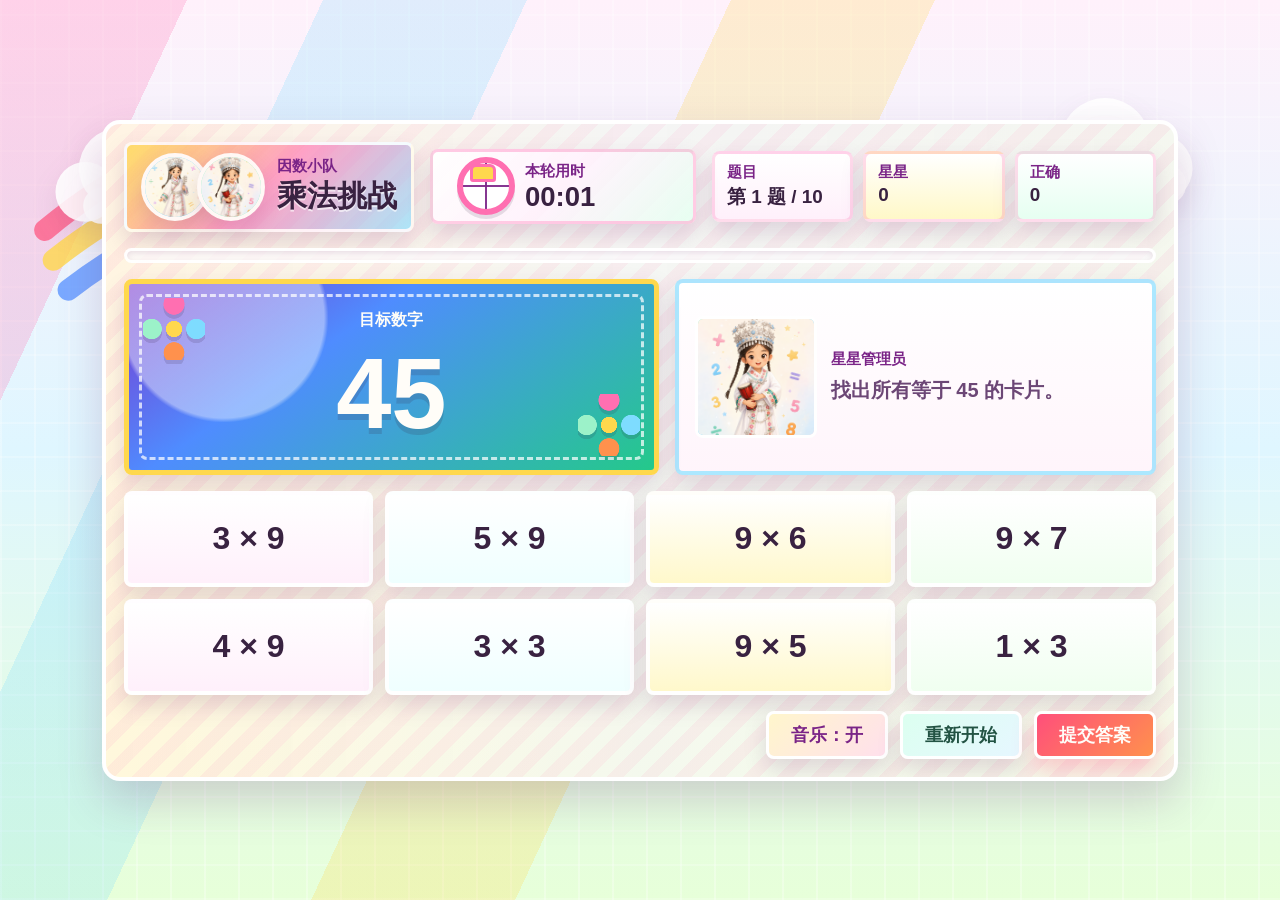
==== commit bd6e9546: "feat(audio): add game sound effects" ====
--- a/index.html
+++ b/index.html
@@ -11,10 +11,11 @@
     <link rel="manifest" href="./manifest.webmanifest">
     <link rel="apple-touch-icon" href="./姐姐.png">
     <link rel="icon" href="./app-icon.svg" type="image/svg+xml">
-    <link rel="stylesheet" href="./styles.css?v=5">
+    <link rel="stylesheet" href="./styles.css?v=9">
   </head>
   <body>
     <main class="app-shell" aria-label="因数小队乘法游戏">
+      <div class="fireworks-layer" id="fireworksLayer" aria-hidden="true"></div>
       <div class="storybook-scene" aria-hidden="true">
         <svg class="scene-svg" viewBox="0 0 1200 720" focusable="false">
           <path class="rainbow-band band-1" d="M42 154 C190 30, 323 38, 474 156" />
@@ -158,6 +159,7 @@
         </section>
 
         <footer class="action-bar">
+          <button class="ghost-button music-button" type="button" id="musicButton" aria-pressed="true">音乐：开</button>
           <button class="ghost-button" type="button" id="restartButton">重新开始</button>
           <button class="primary-button" type="button" id="submitButton">提交答案</button>
           <button class="primary-button hidden" type="button" id="nextButton">下一题</button>
@@ -171,6 +173,7 @@
         <div class="celebration">
           <img src="./姐姐.png" alt="姐姐队长">
           <img src="./妹妹.png" alt="星星管理员">
+          <div class="sister-cheer" aria-label="妹妹说姐姐真棒">姐姐真棒！</div>
         </div>
         <p class="eyebrow">本轮完成</p>
         <h2 id="resultTitle">10 题练习结束</h2>
@@ -184,6 +187,7 @@
       </section>
     </main>
 
-    <script src="./app.js?v=4" defer></script>
+    <audio id="bgmAudio" src="./bgm.mp3" loop preload="auto"></audio>
+    <script src="./app.js?v=10" defer></script>
   </body>
 </html>
--- a/styles.css
+++ b/styles.css
@@ -232,6 +232,49 @@
   z-index: 1;
 }
 
+.fireworks-layer {
+  position: fixed;
+  inset: 0;
+  z-index: 5;
+  pointer-events: none;
+  overflow: hidden;
+}
+
+.firework-burst {
+  position: absolute;
+  left: var(--x);
+  top: var(--y);
+  width: 1px;
+  height: 1px;
+  overflow: visible;
+}
+
+.firework-burst span {
+  position: absolute;
+  left: 0;
+  top: 0;
+  width: 14px;
+  aspect-ratio: 1;
+  border-radius: 50%;
+  background:
+    radial-gradient(circle, #fff 0 12%, transparent 13%),
+    hsl(var(--hue) 92% 62%);
+  box-shadow:
+    0 0 0 4px rgba(255, 255, 255, 0.82),
+    0 0 28px hsl(var(--hue) 92% 62% / 0.9),
+    0 0 44px hsl(var(--hue) 92% 62% / 0.45);
+  transform: translate(-50%, -50%) scale(0.2);
+  animation: firework-pop var(--duration) cubic-bezier(0.12, 0.72, 0.21, 1) var(--delay) forwards;
+}
+
+.firework-large span {
+  width: 20px;
+}
+
+.firework-small span {
+  width: 13px;
+}
+
 .play-area {
   padding: 18px;
   display: grid;
@@ -620,6 +663,11 @@
   box-shadow: var(--small-shadow);
 }
 
+.music-button[aria-pressed="true"] {
+  color: #7a2487;
+  background: linear-gradient(135deg, #fff6cc, #ffe0ec);
+}
+
 .result-screen {
   padding: 32px 22px;
   text-align: center;
@@ -659,6 +707,7 @@
 }
 
 .celebration {
+  position: relative;
   display: flex;
   justify-content: center;
   margin-bottom: 12px;
@@ -678,6 +727,68 @@
 .celebration img + img {
   margin-left: -24px;
   background: var(--mint);
+}
+
+.sister-cheer {
+  position: absolute;
+  left: calc(50% + 76px);
+  top: 4px;
+  max-width: min(220px, 42vw);
+  padding: 10px 16px;
+  border-radius: 8px;
+  border: 4px solid #fff;
+  background: linear-gradient(135deg, #fff8c8, #ffe2f0);
+  color: #7a2487;
+  box-shadow: var(--small-shadow);
+  font-size: 1.35rem;
+  font-weight: 900;
+  transform: translateY(10px) scale(0.72);
+  opacity: 0;
+}
+
+.sister-cheer::before {
+  content: "";
+  position: absolute;
+  left: -16px;
+  top: 34px;
+  width: 22px;
+  height: 22px;
+  background: #ffe2f0;
+  border-left: 4px solid #fff;
+  border-bottom: 4px solid #fff;
+  transform: rotate(45deg);
+}
+
+.result-screen.is-celebrating .result-garland span {
+  animation: garland-dance 680ms ease-in-out infinite alternate;
+}
+
+.result-screen.is-celebrating .result-garland span:nth-child(2) {
+  animation-delay: 80ms;
+}
+
+.result-screen.is-celebrating .result-garland span:nth-child(3) {
+  animation-delay: 160ms;
+}
+
+.result-screen.is-celebrating .result-garland span:nth-child(4) {
+  animation-delay: 240ms;
+}
+
+.result-screen.is-celebrating .result-garland span:nth-child(5) {
+  animation-delay: 320ms;
+}
+
+.result-screen.is-celebrating .celebration img {
+  animation: character-cheer 900ms ease-in-out infinite;
+}
+
+.result-screen.is-celebrating .celebration img + img {
+  animation-delay: 160ms;
+}
+
+.result-screen.is-celebrating .sister-cheer {
+  animation: cheer-bubble-pop 520ms cubic-bezier(0.18, 0.88, 0.24, 1.25) 280ms forwards;
 }
 
 .result-score {
@@ -788,6 +899,54 @@
   }
 }
 
+@keyframes firework-pop {
+  0% {
+    opacity: 0;
+    transform: translate(-50%, -50%) scale(0.2);
+  }
+  12% {
+    opacity: 1;
+  }
+  100% {
+    opacity: 0;
+    transform: translate(calc(var(--dx) - 50%), calc(var(--dy) - 50%)) scale(0.88);
+  }
+}
+
+@keyframes character-cheer {
+  0%,
+  100% {
+    transform: translateY(0) rotate(-1deg);
+  }
+  45% {
+    transform: translateY(-14px) rotate(2deg);
+  }
+}
+
+@keyframes garland-dance {
+  from {
+    transform: translateY(0) rotate(45deg);
+  }
+  to {
+    transform: translateY(-9px) rotate(63deg);
+  }
+}
+
+@keyframes cheer-bubble-pop {
+  0% {
+    opacity: 0;
+    transform: translateY(12px) scale(0.66);
+  }
+  72% {
+    opacity: 1;
+    transform: translateY(-5px) scale(1.08);
+  }
+  100% {
+    opacity: 1;
+    transform: translateY(0) scale(1);
+  }
+}
+
 @media (max-width: 860px) {
   .app-shell {
     padding: 10px;
@@ -873,6 +1032,25 @@
 
   .corner-flower {
     width: 46px;
+  }
+
+  .celebration {
+    margin-bottom: 68px;
+  }
+
+  .sister-cheer {
+    left: 50%;
+    top: 116px;
+    max-width: 180px;
+    font-size: 1.12rem;
+  }
+
+  .sister-cheer::before {
+    left: 24px;
+    top: -13px;
+    border-left: 4px solid #fff;
+    border-top: 4px solid #fff;
+    border-bottom: 0;
   }
 
   .action-bar,
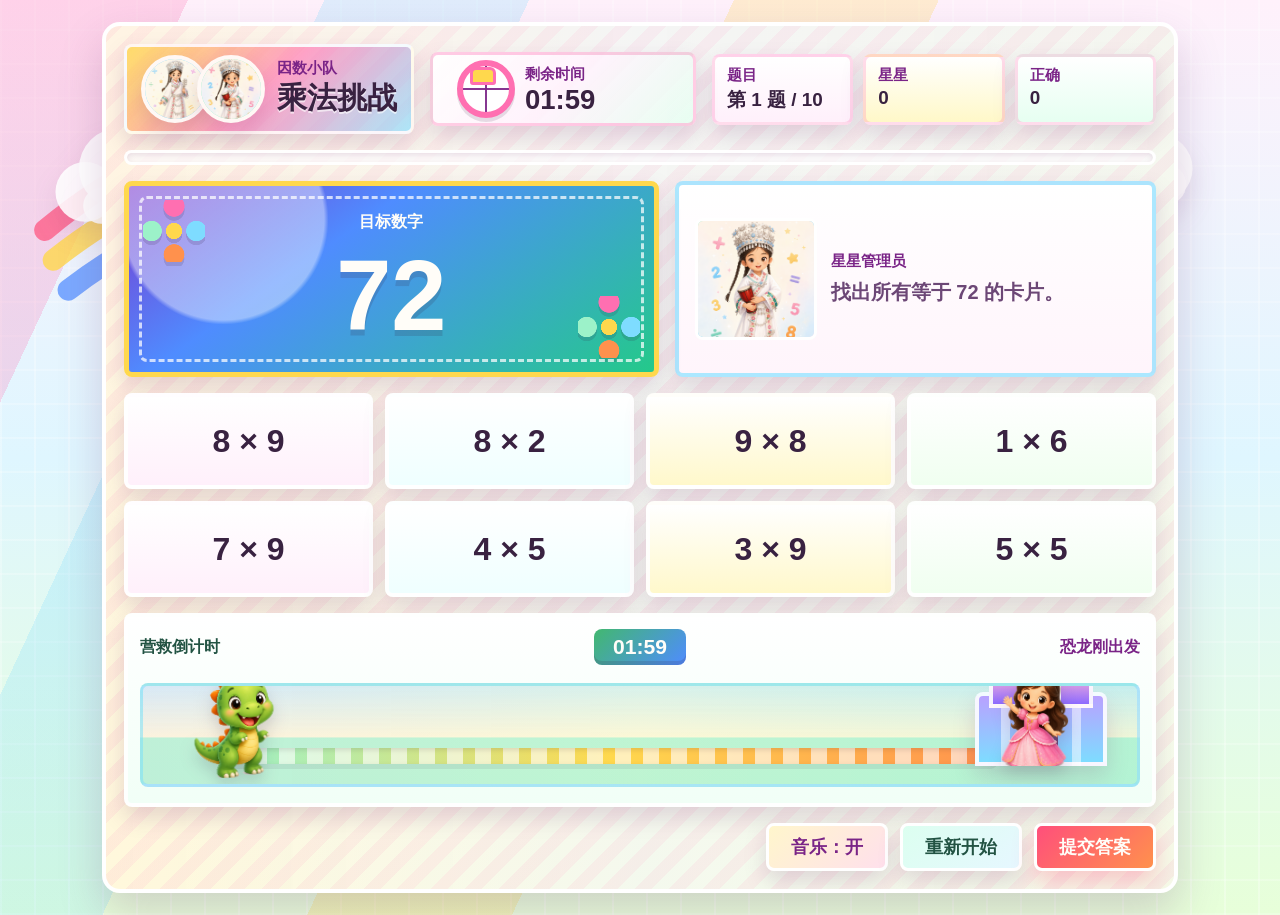
==== commit d4736c79: "feat(rescue): add timed dinosaur challenge" ====
--- a/index.html
+++ b/index.html
@@ -11,7 +11,7 @@
     <link rel="manifest" href="./manifest.webmanifest">
     <link rel="apple-touch-icon" href="./姐姐.png">
     <link rel="icon" href="./app-icon.svg" type="image/svg+xml">
-    <link rel="stylesheet" href="./styles.css?v=9">
+    <link rel="stylesheet" href="./styles.css?v=10">
   </head>
   <body>
     <main class="app-shell" aria-label="因数小队乘法游戏">
@@ -113,7 +113,7 @@
           </div>
 
           <div class="timer-panel" aria-label="本轮计时">
-            <span class="timer-label">本轮用时</span>
+            <span class="timer-label">剩余时间</span>
             <strong id="timerText">00:00</strong>
           </div>
 
@@ -156,6 +156,24 @@
 
         <section class="cards-zone" aria-label="乘法卡片">
           <div class="factor-grid" id="cardGrid"></div>
+        </section>
+
+        <section class="rescue-meter" id="rescueMeter" aria-label="两分钟营救倒计时">
+          <div class="rescue-meter-head">
+            <span>营救倒计时</span>
+            <strong id="rescueTime">02:00</strong>
+            <em id="rescueStatus">恐龙刚出发</em>
+          </div>
+          <div class="rescue-stage">
+            <div class="rescue-track" id="rescueTrack">
+              <span class="rescue-path" aria-hidden="true"></span>
+              <img class="rescue-dinosaur" id="rescueDinosaur" src="./dinosaur.png" alt="可爱恐龙">
+              <div class="castle-gate" aria-hidden="true">
+                <span></span>
+              </div>
+              <img class="rescue-princess" src="./princess.png" alt="公主">
+            </div>
+          </div>
         </section>
 
         <footer class="action-bar">
@@ -170,12 +188,19 @@
         <div class="result-garland" aria-hidden="true">
           <span></span><span></span><span></span><span></span><span></span>
         </div>
+        <div class="rescue-result-scene" id="resultRescueScene" aria-hidden="true">
+          <img class="result-dinosaur" src="./dinosaur.png" alt="">
+          <div class="result-castle">
+            <span></span>
+          </div>
+          <img class="result-princess" src="./princess.png" alt="">
+        </div>
         <div class="celebration">
           <img src="./姐姐.png" alt="姐姐队长">
           <img src="./妹妹.png" alt="星星管理员">
-          <div class="sister-cheer" aria-label="妹妹说姐姐真棒">姐姐真棒！</div>
-        </div>
-        <p class="eyebrow">本轮完成</p>
+          <div class="sister-cheer" id="sisterCheer" aria-label="妹妹鼓励姐姐">姐姐真棒！</div>
+        </div>
+        <p class="eyebrow" id="resultEyebrow">本轮完成</p>
         <h2 id="resultTitle">10 题练习结束</h2>
         <p class="result-score" id="resultScore">正确 0 题，正确率 0%</p>
         <p class="result-time" id="resultTime">总用时 00:00</p>
@@ -188,6 +213,6 @@
     </main>
 
     <audio id="bgmAudio" src="./bgm.mp3" loop preload="auto"></audio>
-    <script src="./app.js?v=10" defer></script>
+    <script src="./app.js?v=11" defer></script>
   </body>
 </html>
--- a/styles.css
+++ b/styles.css
@@ -463,6 +463,162 @@
   transition: width 240ms ease;
 }
 
+.rescue-meter {
+  --rescue-progress: 0;
+  padding: 12px;
+  border-radius: 8px;
+  border: 4px solid rgba(255, 255, 255, 0.9);
+  background:
+    linear-gradient(180deg, rgba(255, 255, 255, 0.92), rgba(240, 255, 246, 0.92)),
+    #fff;
+  box-shadow: var(--small-shadow);
+}
+
+.rescue-meter-head {
+  display: grid;
+  grid-template-columns: minmax(110px, 1fr) auto minmax(120px, 1fr);
+  align-items: center;
+  gap: 10px;
+  color: #225343;
+  font-weight: 900;
+}
+
+.rescue-meter-head span,
+.rescue-meter-head em {
+  font-style: normal;
+  font-size: 1rem;
+}
+
+.rescue-meter-head em {
+  justify-self: end;
+  color: #7a2487;
+}
+
+.rescue-meter-head strong {
+  min-width: 92px;
+  padding: 6px 12px;
+  border-radius: 8px;
+  color: #fffdf8;
+  background: linear-gradient(135deg, var(--leaf), var(--blue));
+  text-align: center;
+  font-family: "Arial Rounded MT Bold", "Marker Felt", "Yuanti SC", sans-serif;
+  font-size: 1.32rem;
+  box-shadow: inset 0 -4px 0 rgba(57, 34, 65, 0.16);
+}
+
+.rescue-meter.is-warning .rescue-meter-head strong {
+  background: linear-gradient(135deg, var(--orange), var(--lemon));
+}
+
+.rescue-meter.is-danger .rescue-meter-head strong {
+  background: linear-gradient(135deg, var(--rose), var(--orange));
+  animation: rescue-pulse 560ms ease-in-out infinite alternate;
+}
+
+.rescue-stage {
+  margin-top: 8px;
+  padding: 10px 0 4px;
+}
+
+.rescue-track {
+  position: relative;
+  min-height: 104px;
+  overflow: hidden;
+  border-radius: 8px;
+  background:
+    linear-gradient(180deg, rgba(126, 220, 255, 0.28), rgba(255, 246, 204, 0.52) 52%, rgba(156, 242, 201, 0.62) 53%),
+    linear-gradient(90deg, rgba(255, 111, 177, 0.12), rgba(255, 216, 77, 0.14), rgba(66, 184, 111, 0.14));
+  border: 3px solid rgba(126, 220, 255, 0.5);
+}
+
+.rescue-path {
+  position: absolute;
+  left: 8%;
+  right: 14%;
+  bottom: 20px;
+  height: 16px;
+  border-radius: 999px;
+  background:
+    repeating-linear-gradient(90deg, rgba(255, 255, 255, 0.62) 0 16px, transparent 16px 28px),
+    linear-gradient(90deg, var(--mint), var(--lemon), var(--orange));
+  box-shadow:
+    inset 0 2px 5px rgba(57, 34, 65, 0.14),
+    0 5px 0 rgba(57, 34, 65, 0.08);
+}
+
+.rescue-dinosaur {
+  position: absolute;
+  left: calc(5% + (var(--rescue-progress) * 64%));
+  bottom: 20px;
+  width: clamp(70px, 10vw, 112px);
+  height: clamp(70px, 10vw, 112px);
+  object-fit: contain;
+  object-position: center bottom;
+  filter: drop-shadow(0 8px 8px rgba(57, 34, 65, 0.18));
+  transform: translate(-18%, 12%) rotate(-2deg);
+  transition: left 680ms linear;
+}
+
+.rescue-meter.is-danger .rescue-dinosaur {
+  animation: dino-hurry 460ms ease-in-out infinite alternate;
+}
+
+.rescue-princess {
+  position: absolute;
+  right: 5%;
+  bottom: 18px;
+  width: clamp(70px, 9vw, 106px);
+  height: clamp(70px, 9vw, 106px);
+  object-fit: contain;
+  object-position: center bottom;
+  filter: drop-shadow(0 8px 8px rgba(57, 34, 65, 0.16));
+}
+
+.castle-gate {
+  position: absolute;
+  right: 3%;
+  bottom: 18px;
+  width: clamp(88px, 12vw, 132px);
+  height: 74px;
+  border-radius: 8px 8px 0 0;
+  background:
+    linear-gradient(90deg, transparent 0 18%, rgba(255, 255, 255, 0.52) 18% 25%, transparent 25% 75%, rgba(255, 255, 255, 0.52) 75% 82%, transparent 82%),
+    linear-gradient(180deg, #b9a1ff, #7edcff);
+  border: 4px solid rgba(255, 255, 255, 0.9);
+  box-shadow: var(--small-shadow);
+}
+
+.castle-gate::before,
+.castle-gate::after {
+  content: "";
+  position: absolute;
+  top: -26px;
+  width: 28px;
+  height: 30px;
+  border-radius: 8px 8px 0 0;
+  background: linear-gradient(180deg, #ffb6d6, #8d6bff);
+  border: 4px solid rgba(255, 255, 255, 0.9);
+}
+
+.castle-gate::before {
+  left: 10px;
+}
+
+.castle-gate::after {
+  right: 10px;
+}
+
+.castle-gate span {
+  position: absolute;
+  left: 50%;
+  bottom: -4px;
+  width: 34px;
+  height: 44px;
+  border-radius: 18px 18px 0 0;
+  background: #6c4776;
+  transform: translateX(-50%);
+}
+
 .challenge-zone {
   display: grid;
   grid-template-columns: minmax(240px, 1fr) minmax(270px, 0.9fr);
@@ -704,6 +860,108 @@
 
 .result-garland span:nth-child(5) {
   background: var(--violet);
+}
+
+.rescue-result-scene {
+  position: relative;
+  width: min(560px, 100%);
+  min-height: 138px;
+  margin: 2px auto 10px;
+  border-radius: 8px;
+  border: 4px solid rgba(255, 255, 255, 0.9);
+  background:
+    linear-gradient(180deg, rgba(126, 220, 255, 0.28), rgba(255, 246, 204, 0.5) 56%, rgba(156, 242, 201, 0.62) 57%),
+    #fff;
+  box-shadow: var(--small-shadow);
+  overflow: hidden;
+}
+
+.result-dinosaur,
+.result-princess {
+  position: absolute;
+  bottom: 12px;
+  width: 112px;
+  height: 112px;
+  object-fit: contain;
+  object-position: center bottom;
+  filter: drop-shadow(0 8px 8px rgba(57, 34, 65, 0.18));
+}
+
+.result-dinosaur {
+  left: 9%;
+  transform: rotate(-5deg);
+}
+
+.result-princess {
+  right: 10%;
+}
+
+.result-castle {
+  position: absolute;
+  left: 50%;
+  bottom: 13px;
+  width: 112px;
+  height: 76px;
+  border-radius: 8px 8px 0 0;
+  background:
+    linear-gradient(90deg, transparent 0 18%, rgba(255, 255, 255, 0.52) 18% 25%, transparent 25% 75%, rgba(255, 255, 255, 0.52) 75% 82%, transparent 82%),
+    linear-gradient(180deg, #b9a1ff, #7edcff);
+  border: 4px solid rgba(255, 255, 255, 0.9);
+  box-shadow: var(--small-shadow);
+  transform: translateX(-50%);
+}
+
+.result-castle::before,
+.result-castle::after {
+  content: "";
+  position: absolute;
+  top: -24px;
+  width: 26px;
+  height: 30px;
+  border-radius: 8px 8px 0 0;
+  background: linear-gradient(180deg, #ffb6d6, #8d6bff);
+  border: 4px solid rgba(255, 255, 255, 0.9);
+}
+
+.result-castle::before {
+  left: 9px;
+}
+
+.result-castle::after {
+  right: 9px;
+}
+
+.result-castle span {
+  position: absolute;
+  left: 50%;
+  bottom: -4px;
+  width: 32px;
+  height: 42px;
+  border-radius: 18px 18px 0 0;
+  background: #6c4776;
+  transform: translateX(-50%);
+}
+
+.result-screen.is-celebrating .result-dinosaur {
+  animation: dino-clap 860ms ease-in-out infinite;
+}
+
+.result-screen.is-celebrating .result-princess {
+  animation: character-cheer 900ms ease-in-out infinite 100ms;
+}
+
+.result-screen.is-timeout .result-garland span {
+  opacity: 0.72;
+}
+
+.result-screen.is-timeout .result-dinosaur {
+  left: 21%;
+  animation: none;
+}
+
+.result-screen.is-timeout .result-princess {
+  right: 9%;
+  transform: translateY(-10px) scale(0.88);
 }
 
 .celebration {
@@ -791,6 +1049,10 @@
   animation: cheer-bubble-pop 520ms cubic-bezier(0.18, 0.88, 0.24, 1.25) 280ms forwards;
 }
 
+.result-screen.is-timeout .sister-cheer {
+  animation: cheer-bubble-pop 520ms cubic-bezier(0.18, 0.88, 0.24, 1.25) 220ms forwards;
+}
+
 .result-score {
   margin: 14px auto 0;
   font-size: 1.5rem;
@@ -947,6 +1209,34 @@
   }
 }
 
+@keyframes rescue-pulse {
+  from {
+    transform: scale(1);
+  }
+  to {
+    transform: scale(1.06);
+  }
+}
+
+@keyframes dino-hurry {
+  from {
+    transform: translate(-18%, 12%) rotate(-4deg);
+  }
+  to {
+    transform: translate(-18%, 8%) rotate(3deg);
+  }
+}
+
+@keyframes dino-clap {
+  0%,
+  100% {
+    transform: translateY(0) rotate(-5deg);
+  }
+  48% {
+    transform: translateY(-10px) rotate(3deg);
+  }
+}
+
 @media (max-width: 860px) {
   .app-shell {
     padding: 10px;
@@ -987,6 +1277,33 @@
     font-size: 1.7rem;
   }
 
+  .rescue-track {
+    min-height: 94px;
+  }
+
+  .rescue-path {
+    left: 9%;
+    right: 17%;
+  }
+
+  .rescue-dinosaur {
+    left: calc(4% + (var(--rescue-progress) * 58%));
+    width: 84px;
+    height: 84px;
+  }
+
+  .rescue-princess {
+    right: 5%;
+    width: 82px;
+    height: 82px;
+  }
+
+  .castle-gate {
+    right: 2%;
+    width: 92px;
+    height: 64px;
+  }
+
   .target-panel {
     min-height: 150px;
   }
@@ -999,6 +1316,50 @@
 @media (max-width: 520px) {
   .status-strip {
     grid-template-columns: 1fr 1fr;
+  }
+
+  .rescue-meter-head {
+    grid-template-columns: 1fr auto;
+  }
+
+  .rescue-meter-head em {
+    grid-column: 1 / -1;
+    justify-self: start;
+  }
+
+  .rescue-track {
+    min-height: 86px;
+  }
+
+  .rescue-dinosaur {
+    left: calc(2% + (var(--rescue-progress) * 54%));
+    width: 74px;
+    height: 74px;
+  }
+
+  .rescue-princess {
+    width: 70px;
+    height: 70px;
+  }
+
+  .castle-gate {
+    width: 80px;
+    height: 58px;
+  }
+
+  .rescue-result-scene {
+    min-height: 112px;
+  }
+
+  .result-dinosaur,
+  .result-princess {
+    width: 82px;
+    height: 82px;
+  }
+
+  .result-castle {
+    width: 88px;
+    height: 62px;
   }
 
   .timer-panel {
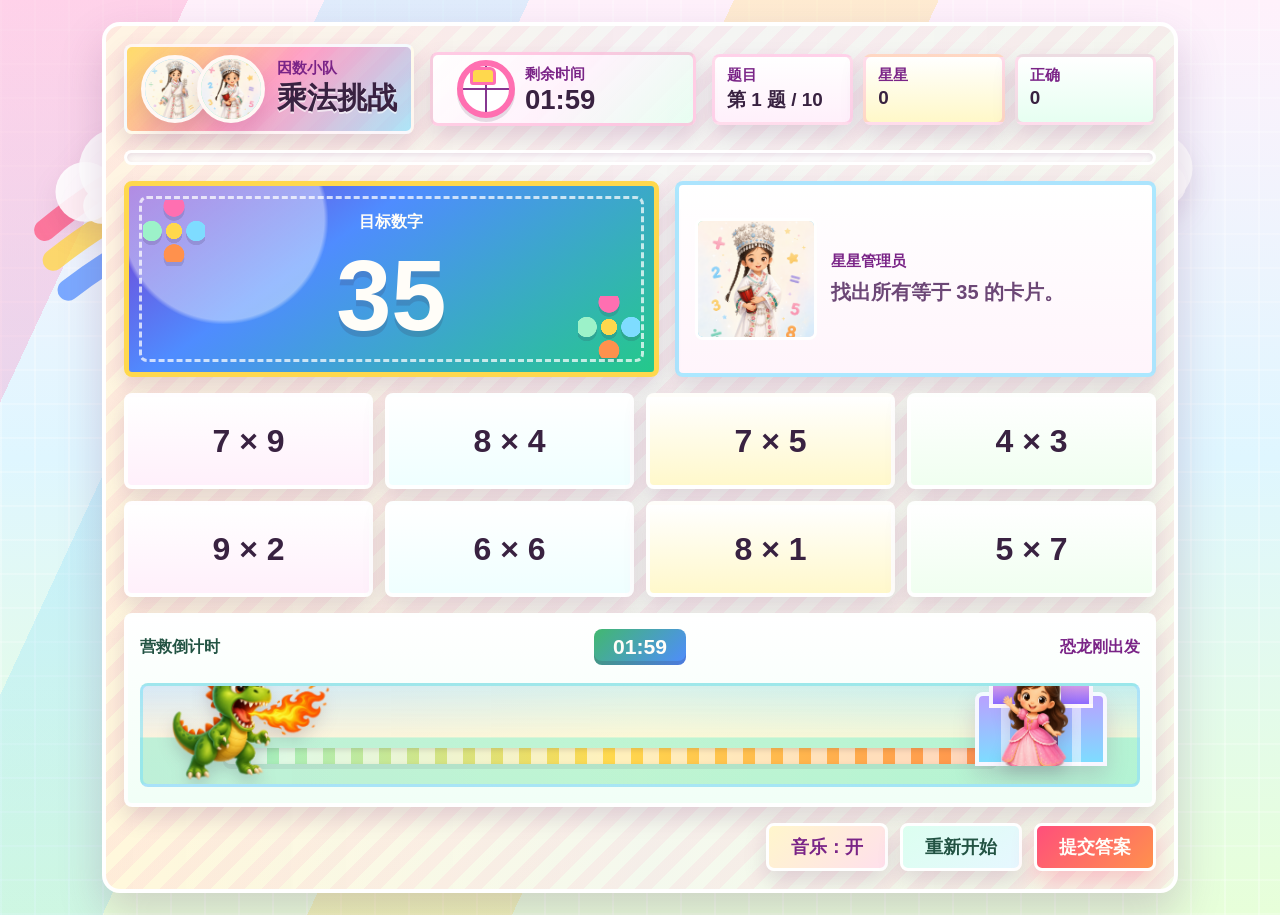
==== commit 79150ea9: "feat(rescue): replace dinosaur with fire-breathing version" ====
--- a/index.html
+++ b/index.html
@@ -11,7 +11,7 @@
     <link rel="manifest" href="./manifest.webmanifest">
     <link rel="apple-touch-icon" href="./姐姐.png">
     <link rel="icon" href="./app-icon.svg" type="image/svg+xml">
-    <link rel="stylesheet" href="./styles.css?v=10">
+    <link rel="stylesheet" href="./styles.css?v=11">
   </head>
   <body>
     <main class="app-shell" aria-label="因数小队乘法游戏">
@@ -167,7 +167,7 @@
           <div class="rescue-stage">
             <div class="rescue-track" id="rescueTrack">
               <span class="rescue-path" aria-hidden="true"></span>
-              <img class="rescue-dinosaur" id="rescueDinosaur" src="./dinosaur.png" alt="可爱恐龙">
+              <img class="rescue-dinosaur" id="rescueDinosaur" src="./dinosaur.png" alt="喷火恐龙">
               <div class="castle-gate" aria-hidden="true">
                 <span></span>
               </div>
--- a/styles.css
+++ b/styles.css
@@ -548,14 +548,14 @@
 
 .rescue-dinosaur {
   position: absolute;
-  left: calc(5% + (var(--rescue-progress) * 64%));
-  bottom: 20px;
-  width: clamp(70px, 10vw, 112px);
-  height: clamp(70px, 10vw, 112px);
+  left: calc(3% + (var(--rescue-progress) * 56%));
+  bottom: 18px;
+  width: clamp(118px, 18vw, 196px);
+  height: clamp(74px, 11vw, 124px);
   object-fit: contain;
   object-position: center bottom;
   filter: drop-shadow(0 8px 8px rgba(57, 34, 65, 0.18));
-  transform: translate(-18%, 12%) rotate(-2deg);
+  transform: translate(-12%, 12%) rotate(-2deg);
   transition: left 680ms linear;
 }
 
@@ -880,20 +880,22 @@
 .result-princess {
   position: absolute;
   bottom: 12px;
-  width: 112px;
-  height: 112px;
   object-fit: contain;
   object-position: center bottom;
   filter: drop-shadow(0 8px 8px rgba(57, 34, 65, 0.18));
 }
 
 .result-dinosaur {
-  left: 9%;
+  left: 5%;
+  width: 182px;
+  height: 118px;
   transform: rotate(-5deg);
 }
 
 .result-princess {
   right: 10%;
+  width: 112px;
+  height: 112px;
 }
 
 .result-castle {
@@ -955,7 +957,7 @@
 }
 
 .result-screen.is-timeout .result-dinosaur {
-  left: 21%;
+  left: 12%;
   animation: none;
 }
 
@@ -1220,10 +1222,10 @@
 
 @keyframes dino-hurry {
   from {
-    transform: translate(-18%, 12%) rotate(-4deg);
+    transform: translate(-12%, 12%) rotate(-4deg);
   }
   to {
-    transform: translate(-18%, 8%) rotate(3deg);
+    transform: translate(-12%, 8%) rotate(3deg);
   }
 }
 
@@ -1287,9 +1289,9 @@
   }
 
   .rescue-dinosaur {
-    left: calc(4% + (var(--rescue-progress) * 58%));
-    width: 84px;
-    height: 84px;
+    left: calc(2% + (var(--rescue-progress) * 50%));
+    width: 132px;
+    height: 88px;
   }
 
   .rescue-princess {
@@ -1332,9 +1334,9 @@
   }
 
   .rescue-dinosaur {
-    left: calc(2% + (var(--rescue-progress) * 54%));
-    width: 74px;
-    height: 74px;
+    left: calc(0% + (var(--rescue-progress) * 45%));
+    width: 118px;
+    height: 78px;
   }
 
   .rescue-princess {
@@ -1351,10 +1353,14 @@
     min-height: 112px;
   }
 
-  .result-dinosaur,
   .result-princess {
     width: 82px;
     height: 82px;
+  }
+
+  .result-dinosaur {
+    width: 132px;
+    height: 86px;
   }
 
   .result-castle {
